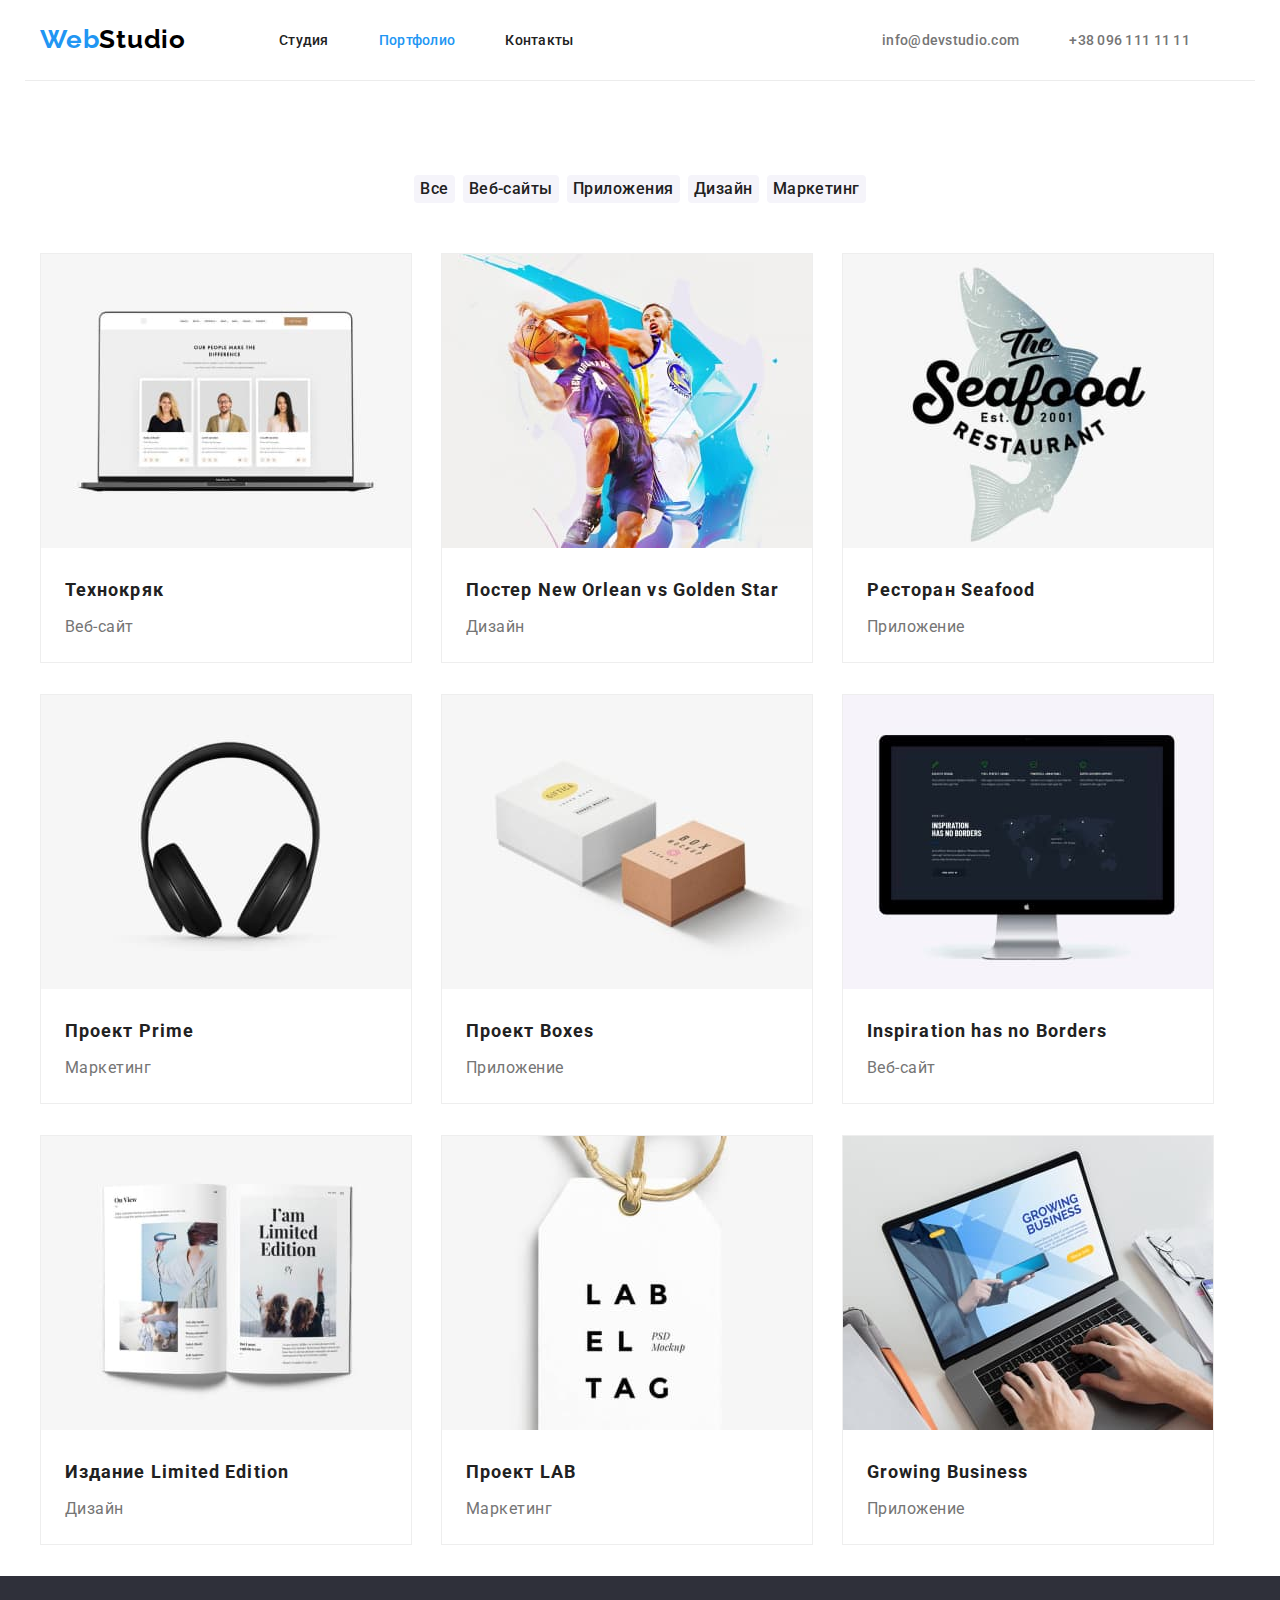
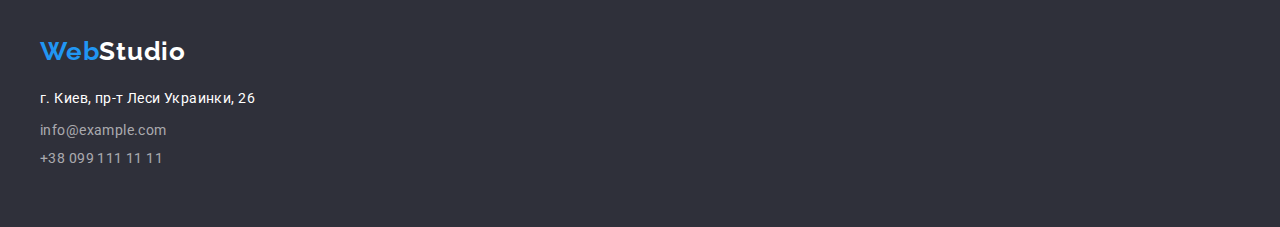
==== portfolio.html @ aead5486 "ht3" ====
<!DOCTYPE html>
<html lang="ru">

<head>
    <meta charset="UTF-8">
    <meta http-equiv="X-UA-Compatible" content="IE=edge">
    <meta name="viewport" content="width=device-width, initial-scale=1.0">
    <title>webstudio</title>
    <link
        href="https://fonts.googleapis.com/css2?family=Raleway:wght@700&family=Roboto:wght@400;500;700;900&display=swap"
        rel="stylesheet">
    <link rel="stylesheet" href="./css/styles.css">
</head>

<body>
    <!-- Шапка-->
    <header class="page-header">
        <div class="container">
            <nav class="header-nav">
                <a href="/" lang="en" class="logo link"><span class="logo-part link">Web</span>Studio</a>
    
                <ul class="site-nav">
                    <li class="header-item"><a href="./index.html" class="link">Студия</a></li>
                    <li class="header-item"><a href="./portfolio.html" class="link current">Портфолио</a></li>
                    <li class="header-item"><a href="" class="link">Контакты</a></li>
                </ul>
            </nav>
    
            <ul class="header-contacts">
                <li><a href="mailto:info@devstudio.com" class="contact-list-header link">info@devstudio.com</a></li>
                <li><a href="tel:+380961111111" class="contact-list-header link">+38 096 111 11 11</a></li>
            </ul>
        </div>
    </header>
<main> 
    <section>
        <div class="container">
        <h1 class="visually-hidden">Наши проекты</h1>
        <ul class="hero-list">
            <li class="hero-item"><button type="button" class="hero-button current">Все</button></li>
            <li class="hero-item"><button type="button" class="hero-button">Веб-сайты</button></li>
            <li class="hero-item"><button type="button" class="hero-button">Приложения</button></li>
            <li class="hero-item"><button type="button" class="hero-button">Дизайн</button></li>
            <li class="hero-item"><button type="button" class="hero-button">Маркетинг</button></li>
        </ul>
        <ul class="exemples-list">
            <li class="exemples-item">
                <img src="./images/projectsimg/technokriack.jpg" alt="открытый ноутбук">
                    <h3 class="exemple-caption">Технокряк</h3>
                    <p class="exemple-type">Веб-сайт</p>
            </li>
            <li class="exemples-item">
                <img src="./images/projectsimg/basketposter.jpg" alt="два баскетболиста борются за мяч">
                <h3 class="exemple-caption">Постер <span lang="en">New Orlean vs Golden Star</span></h3>
                <p class="exemple-type">Дизайн</p>
            </li>
            <li class="exemples-item">
                <img src="./images/projectsimg/restaurantseafood.jpg" alt="логотип ресторана с нарисованой рыбой на фоне">
                <h3 class="exemple-caption">Ресторан <span lang="en">Seafood</span></h3>
                <P class="exemple-type">Приложение</P>
            </li>
            <li class="exemples-item">
                <img src="./images/projectsimg/primeearpods.jpg" alt="черные наушники большие">
                <h3 class="exemple-caption">Проект <span lang="en">Prime</span></h3>
                <p class="exemple-type">Маркетинг</p>
            </li>
            <li class="exemples-item">
                <img src="./images/projectsimg/boxes.jpg" alt="две коробки белая и бежевая">
                <h3 class="exemple-caption">Проект <span lang="en">Boxes</span></h3>
                <p class="exemple-type">Приложение</p>
            </li>
            <li class="exemples-item">
                <img src="./images/projectsimg/inspirationmac.jpg" alt="imac компьютер на белом фоне">
                <h3 lang="en" class="exemple-caption">Inspiration has no Borders</h3>
                <p class="exemple-type">Веб-сайт</p>
            </li>
            <li class="exemples-item">
                <img src="./images/projectsimg/limitededition.jpg" alt="открытая книга с фотографиями девушек и текстом">
                <h3 class="exemple-caption">Издание <span lang="en">Limited Edition</span></h3>
                <p class="exemple-type">Дизайн</p>
            </li>
            <li class="exemples-item">
                <img src="./images/projectsimg/labproject.jpg" alt="бирка подвешена на бежевой веревке">
                <h3 class="exemple-caption">Проект <span lang="en">LAB</span></h3>
                <p class="exemple-type">Маркетинг</p>
            </li>
            <li class="exemples-item">
                <img src="./images/projectsimg/businesgrow.jpg" alt="открытый ноутбук с руками на клавиатуре">
                <h3 lang="en" class="exemple-caption">Growing Business</h3>
                <p class="exemple-type">Приложение</p>
            </li>
        </ul>
        </div>
    </section>
</main>
<footer class="page-footer">
    <div class="container">
        <div class="footer-logo-main">
            <a href="/" lang="en" class="logo link"><span class="logo-part link">
                    Web</span><span class="footer-logo">Studio</span></a>
        </div>
        <address>
            <ul class="footer-list">
                <li class="footer-list-item">
                    <a href="https://goo.gl/maps/MhNTVuYmyWMfQof16" target="_blank" rel="nooper nofollow norereferrer"
                        class="address link">г. Киев, пр-т Леси Украинки, 26</a>
                </li>
                <li class="footer-list-item">
                    <a href="mailto:info@example.com" class="contact-list link">info@example.com</a>
                </li>
                <li class="footer-list-item">
                    <a href="tel:+380991111111" class="contact-list link">+38 099 111 11 11</a>
                </li>
            </ul>
        </address>
    </div>
</footer>
</body>

</html>
---- css/styles.css ----
/* цвет основного текста #757575; */
/* вторичный цвет текста #212121; */
/* не основной цвет фона (сверху и футер) темно-серый #2F303A; */
/* основной цвет фона (мэин) белый #E5E5E5; */

:root {
    --primary-text-color: #757575;
    --tittle-text-color: #212121;
    --accent-color: #2196F3;
    --primary-bg-color: #ffffff;
}

html {
    box-sizing: border-box;
}


body {
    background-color: var(--primary-bg-color);
    color: var(--primary-text-color);
    font-family: Roboto, sans-serif;
    margin: 0;
}


p,
h1,
h2,
h3,
h4,
h5,
h6 {
    font-family: Roboto;
    margin: 0;
}

ul {
    list-style: none;
    padding: 0;
}

.link {
    text-decoration: none;
 }

.list {
    list-style: none;    
}

.container {
    width: 1200px;
    padding-left: 15px;
    padding-right: 15px;
    margin: auto;
    /* outline: 1px solid red; */
}

/* header */

/* ----------logo---------- */

.logo {
    font-family: "Raleway", sans-serif;
    font-style: normal;
    font-weight: 700;
    color: #000000;
    font-size: 26px;
    line-height: 1.19;
    letter-spacing: 0.03em;
    
    margin-top: 24px;
    margin-right: 93px;
    margin-bottom: 25px;
}
.logo-part {
    color: var(--accent-color);
    letter-spacing: 0.03em;
}
.footer-logo {
    color: #ffffff;
    background-color: #2f303a;
    letter-spacing: 0.03em;
}

/* ------site nav------ */
.site-nav .link {
    font-style: normal;
    font-weight: 500;
    font-size: 14px;
    line-height: 1.14;
    color: var(--tittle-text-color);
    letter-spacing: 0.02em;
}

.site-nav .link:hover,
.site-nav .link:focus {
    color: var(--accent-color);
}

.site-nav .link.current {
    color: var(--accent-color);
}

.header-item:not(:last-child) {
    margin-right: 50px;
}

.page-header .container {
    display: flex;
    align-items: center;
    border-bottom: 1px solid #ECECEC;
}

.header-nav {
    display: flex;


}

.site-nav {
display: flex;
align-items: center;
}

.header-contacts{
    display: flex;
    margin: 0;
    margin-left: auto;
    justify-content: end;
}

.contact-list-header {
    font-weight: 500;
    font-size: 14px;
    line-height: 1.14px;
    letter-spacing: 0.02em;
    color: var(--primary-text-color);
    
    margin-right: 50px;
}

.contact-list-header:hover,
.contact-list-header:focus {
    color: var(--accent-color);
}

.contact-list {
    font-style: normal;
    font-weight: 400;
    font-size: 14px;
    line-height: 1.71px;
    letter-spacing: 0.03em;
    color: rgba(255, 255, 255, 0.6);;
}

.contact-list:hover,
.contact-list:focus {
    color: var(--accent-color);
}

/* ------герой------ */

.hero {
    background-color: #2F303A;
    
    padding-top: 200px;
    padding-bottom: 200px;
}

.hero-title {
    /* outline: 1px solid red; */

    font-weight: 900;
    font-size: 44px;
    line-height: 1.36;
    text-align: center;
    letter-spacing: 0.06em;
    text-transform: uppercase;
    color: #ffffff;
    
    width: 696px;
    height: 120px;
    align-items: center;
    margin: auto;

}


.button-title {
    font-family: inherit;
    font-style: normal;
    font-weight: 700;
    font-size: 16px;
    line-height: 1.88;
    display: flex;
    align-items: center;
    text-align: center;
    letter-spacing: 0.06em;
    cursor: pointer;
    color: #ffffff;
    background-color: #2196f3;
    
    min-width: 200px;
    height:50px;
    padding: 10px 32px;
    margin: 30px auto;
    border-radius: 4px;
    border: transparent;

}


.button-title:hover,
.button-title:focus {
    opacity: 0.5;   
}

/* ------преимущества------ */

.feature-title {
    display: flex;
    margin-top: 0;
    margin-bottom: 0;
}

.feature-item-list {
    margin-top: 94px;
    width: 270px;
    height: 101px;

}

.feature-item-list:not(:last-child) {
    margin-right: 30px;
    /* flex-basis: calc(100%/4); */
}

.visually-hidden {
    position: absolute;
    white-space: nowrap;
    width: 1px;
    height: 1px;
    overflow: hidden;
    border: 0;
    padding: 0;
    clip: rect(0 0 0 0);
    clip-path: inset(50%);
    margin: -1px;

}   

.feature-item {
    font-style: normal;
    font-weight: 700;
    font-size: 14px;
    line-height: 1.14;
    letter-spacing: 0.03em;
    text-transform: uppercase;
    color: var(--tittle-text-color);
    margin-bottom: 10px;
}
.feature-list {
    font-weight: 400;
    font-size: 14px;
    line-height: 1.71;
    letter-spacing: 0.03em;
}

/* ------о нас------ */
.section-title {
    padding-top: 94px;
}

.section-items {
    display: flex;
    justify-content: space-between;
    margin: 0;
    padding-bottom: 94px;
}

.section-title,
.team-title {
    font-style: normal;
    font-weight: 700;
    font-size: 36px;
    line-height: 1.17;
    text-align: center;
    letter-spacing: 0.03em;
    color: var(--tittle-text-color);
    margin-bottom: 50px;
    padding-top: 94px;
}

.section-img:not(:last-child) {
    margin-right: 30px;
    /* flex-basis: calc(100%/3) */
}


/* ------сотрудники------ */
.employees-items {
    display: flex;
    justify-content: space-between;
    margin: 0;
}

.employees {
    background-color: #F5F4FA;
}

.employee-list {
    background-color: var(--primary-bg-color);
    margin-bottom: 94px;
    /* flex-basis: calc(100%/4) */
}
.employee-list:not(:last-child) {
    margin-right: 30px;
}

.caption {
    font-weight: 500;
    font-size: 16px;
    line-height: 1.19;
    letter-spacing: 0.03em;
    color: var(--tittle-text-color);
    margin-top: 30px;
    margin-bottom: 10px;
}

.job-title {
    font-size: 16px;
    line-height: 1.19;
    letter-spacing: 0.03em;
}

.caption-job {
    text-align: center;
    padding-top: 30px;
    padding-bottom: 30px;
}


/* ------footer------ */
.page-footer {
    background-color: #2f303a;
}

.footer-list {
    display: block;
    padding-bottom: 60px;
    margin: 0;
}

.footer-list-item:not(:last-child) {
    margin-bottom: 9px;
}

.footer-logo-main {
    padding-top: 60px;
    padding-bottom: 20px;
}

.address {
    font-style: normal;
    font-weight: 400;
    font-size: 14px;
    line-height: 1.71;
    letter-spacing: 0.03em;
    color: #ffffff;
}


/* =======PORTFOLIO======== */

.hero-button {
    font-family: inherit;
    font-weight: 500;
    font-size: 16px;
    line-height: 1.62;
    cursor: pointer;
    letter-spacing: 0.03em;
    color: var(--tittle-text-color);
    background: #f5f4fa;
}  

.hero-button:hover,
.hero-button:focus,
.hero-button .current {
    color: #ffffff;
    background-color: #2196f3;
}

.exemple-caption {
    font-size: 18px;
    line-height: 2;
    color: var(--tittle-text-color);
    letter-spacing: 0.06em;
    
    margin-top: 20px;
    margin-left: 24px;
}

.exemple-type {
    font-size: 16px;
    line-height: 1.88;
    letter-spacing: 0.03em;
    color: var(--primary-text-color);
    
    padding-bottom: 20px;
    margin-top: 4px;
    margin-left: 24px;
}

.hero-list {
    display: flex;
    justify-content: center;
    padding-top: 94px;
    padding-bottom: 50px;
    margin: auto;
}
.hero-button {
    border-radius: 4px;
    border: transparent;
}

.hero-item:not(:last-child)  {
    margin-right: 8px;
}

.exemples-list {
    margin: 0;
    padding: 0;
    list-style: none;
    
    display: flex;
    flex-wrap: wrap;

}

.exemples-item {
    margin-right: 29px;
    margin-bottom: 31px;
    width: calc((100%- 60px)/3);
    border: 1px solid #EEEEEE;
}

.exemples-list > .exemples-item:nth-child(3n) {
    margin-right: 0;
}
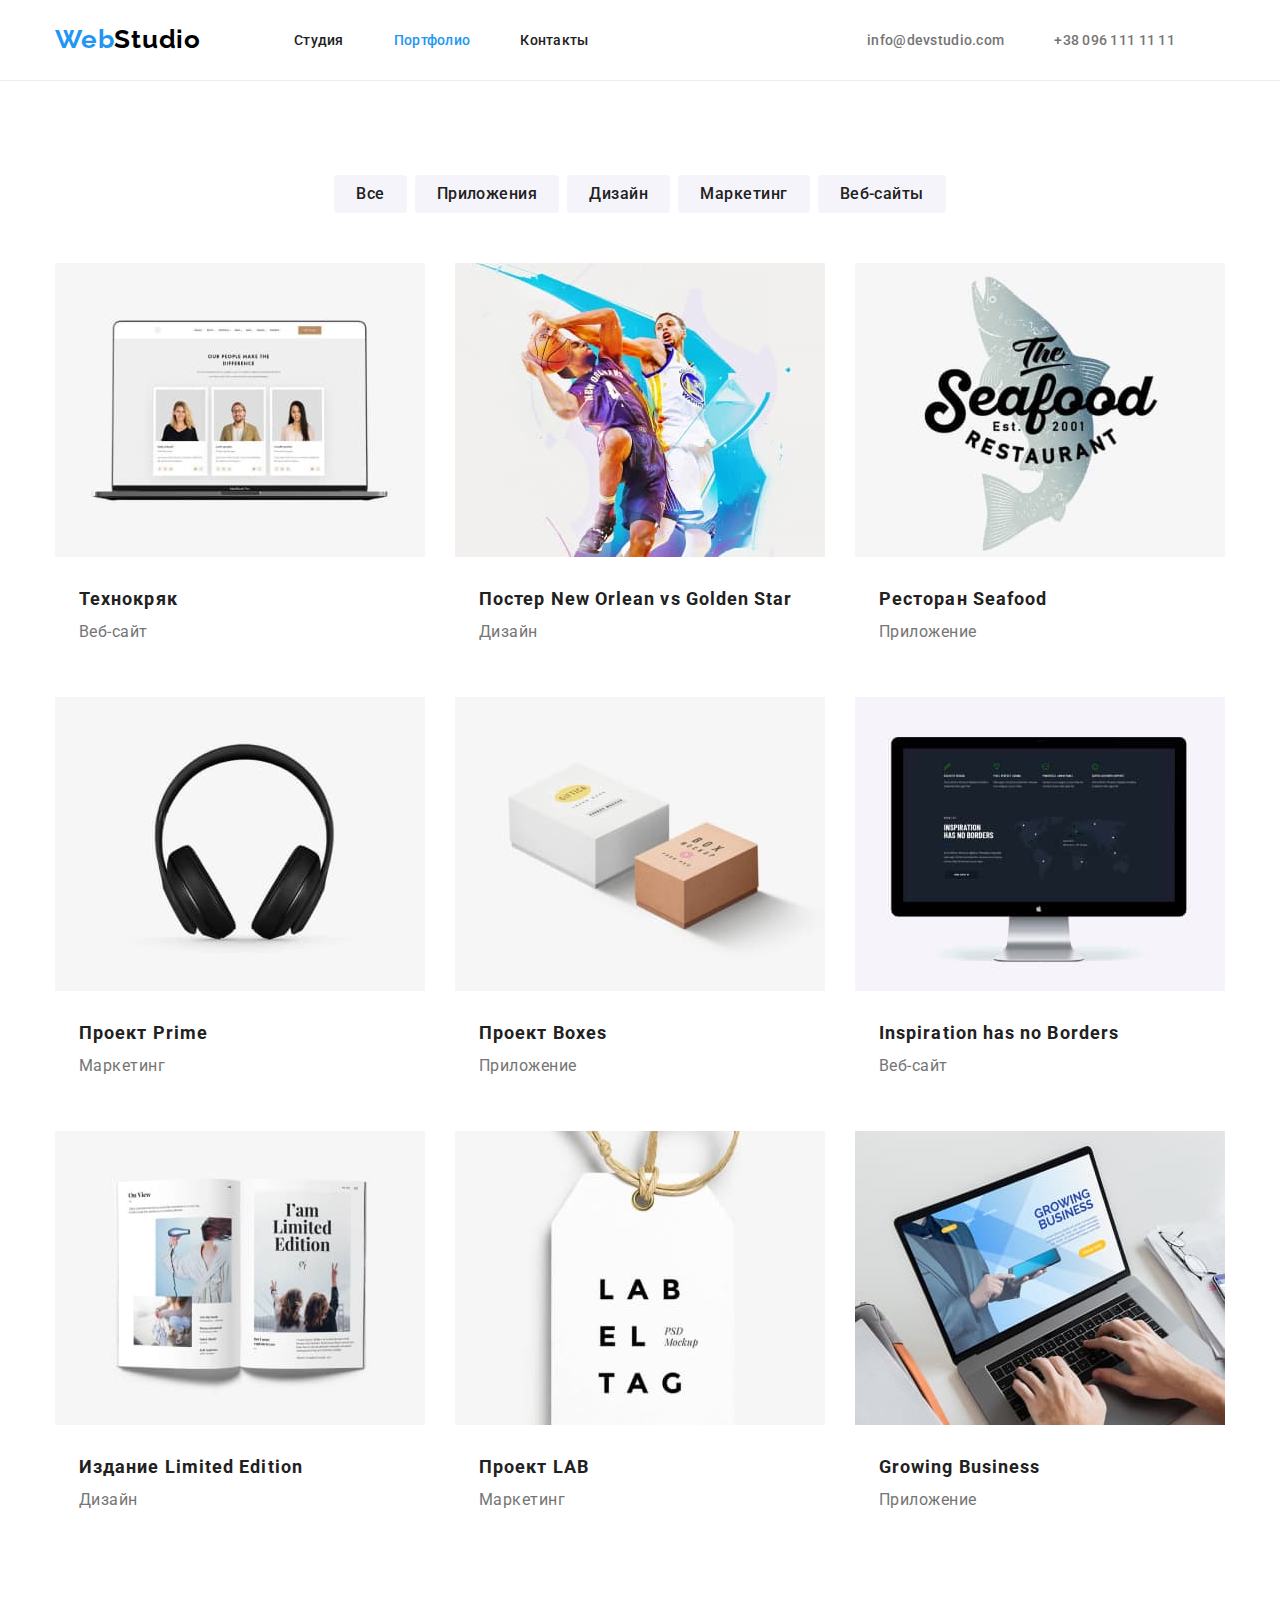
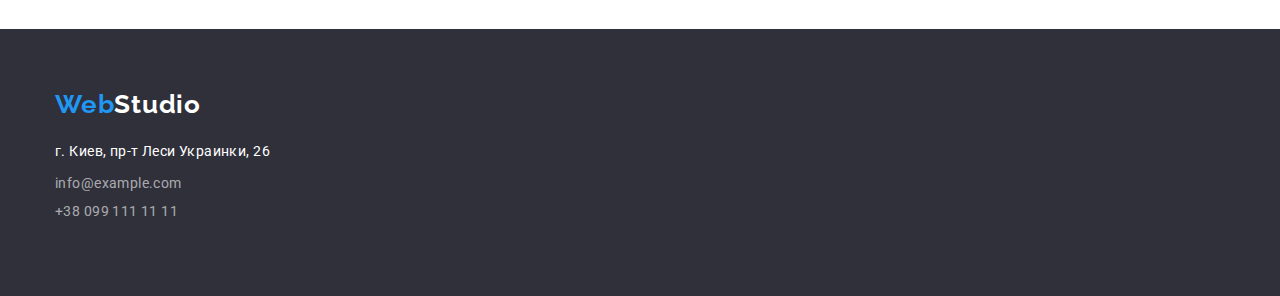
==== commit f0654187: "9/06 (4am)" ====
--- a/portfolio.html
+++ b/portfolio.html
@@ -5,10 +5,13 @@
     <meta charset="UTF-8">
     <meta http-equiv="X-UA-Compatible" content="IE=edge">
     <meta name="viewport" content="width=device-width, initial-scale=1.0">
-    <title>webstudio</title>
     <link
         href="https://fonts.googleapis.com/css2?family=Raleway:wght@700&family=Roboto:wght@400;500;700;900&display=swap"
         rel="stylesheet">
+    <title>webstudio</title>
+    <link rel="stylesheet" href="https://cdnjs.cloudflare.com/ajax/libs/modern-normalize/1.1.0/modern-normalize.min.css"
+        integrity="sha512-wpPYUAdjBVSE4KJnH1VR1HeZfpl1ub8YT/NKx4PuQ5NmX2tKuGu6U/JRp5y+Y8XG2tV+wKQpNHVUX03MfMFn9Q=="
+        crossorigin="anonymous" referrerpolicy="no-referrer" />
     <link rel="stylesheet" href="./css/styles.css">
 </head>
 
@@ -35,60 +38,78 @@
 <main> 
     <section>
         <div class="container">
-        <h1 class="visually-hidden">Наши проекты</h1>
-        <ul class="hero-list">
-            <li class="hero-item"><button type="button" class="hero-button current">Все</button></li>
-            <li class="hero-item"><button type="button" class="hero-button">Веб-сайты</button></li>
-            <li class="hero-item"><button type="button" class="hero-button">Приложения</button></li>
-            <li class="hero-item"><button type="button" class="hero-button">Дизайн</button></li>
-            <li class="hero-item"><button type="button" class="hero-button">Маркетинг</button></li>
-        </ul>
-        <ul class="exemples-list">
-            <li class="exemples-item">
-                <img src="./images/projectsimg/technokriack.jpg" alt="открытый ноутбук">
-                    <h3 class="exemple-caption">Технокряк</h3>
-                    <p class="exemple-type">Веб-сайт</p>
-            </li>
-            <li class="exemples-item">
-                <img src="./images/projectsimg/basketposter.jpg" alt="два баскетболиста борются за мяч">
-                <h3 class="exemple-caption">Постер <span lang="en">New Orlean vs Golden Star</span></h3>
-                <p class="exemple-type">Дизайн</p>
-            </li>
-            <li class="exemples-item">
-                <img src="./images/projectsimg/restaurantseafood.jpg" alt="логотип ресторана с нарисованой рыбой на фоне">
-                <h3 class="exemple-caption">Ресторан <span lang="en">Seafood</span></h3>
-                <P class="exemple-type">Приложение</P>
-            </li>
-            <li class="exemples-item">
-                <img src="./images/projectsimg/primeearpods.jpg" alt="черные наушники большие">
-                <h3 class="exemple-caption">Проект <span lang="en">Prime</span></h3>
-                <p class="exemple-type">Маркетинг</p>
-            </li>
-            <li class="exemples-item">
-                <img src="./images/projectsimg/boxes.jpg" alt="две коробки белая и бежевая">
-                <h3 class="exemple-caption">Проект <span lang="en">Boxes</span></h3>
-                <p class="exemple-type">Приложение</p>
-            </li>
-            <li class="exemples-item">
-                <img src="./images/projectsimg/inspirationmac.jpg" alt="imac компьютер на белом фоне">
-                <h3 lang="en" class="exemple-caption">Inspiration has no Borders</h3>
-                <p class="exemple-type">Веб-сайт</p>
-            </li>
-            <li class="exemples-item">
-                <img src="./images/projectsimg/limitededition.jpg" alt="открытая книга с фотографиями девушек и текстом">
-                <h3 class="exemple-caption">Издание <span lang="en">Limited Edition</span></h3>
-                <p class="exemple-type">Дизайн</p>
-            </li>
-            <li class="exemples-item">
-                <img src="./images/projectsimg/labproject.jpg" alt="бирка подвешена на бежевой веревке">
-                <h3 class="exemple-caption">Проект <span lang="en">LAB</span></h3>
-                <p class="exemple-type">Маркетинг</p>
-            </li>
-            <li class="exemples-item">
-                <img src="./images/projectsimg/businesgrow.jpg" alt="открытый ноутбук с руками на клавиатуре">
-                <h3 lang="en" class="exemple-caption">Growing Business</h3>
-                <p class="exemple-type">Приложение</p>
-            </li>
+            <h1 class="visually-hidden">Наши проекты</h1>
+            <ul class="hero-list">
+                <li class="hero-item"><button type="button" class="hero-button current">Все</button></li>
+                <li class="hero-item"><button type="button" class="hero-button">Приложения</button></li>
+                <li class="hero-item"><button type="button" class="hero-button">Дизайн</button></li>
+                <li class="hero-item"><button type="button" class="hero-button">Маркетинг</button></li>
+                <li class="hero-item"><button type="button" class="hero-button">Веб-сайты</button></li>
+            </ul>
+            <ul class="exemples-list">
+                <li class="exemples-item">
+                    <img src="./images/projectsimg/technokriack.jpg" alt="открытый ноутбук">
+                    <div class="sample-caption">
+                        <h3 class="exemple-caption">Технокряк</h3>
+                        <p class="exemple-type">Веб-сайт</p>
+                    </div>
+                </li>
+                <li class="exemples-item">
+                    <img src="./images/projectsimg/basketposter.jpg" alt="два баскетболиста борются за мяч">
+                    <div class="sample-caption">
+                        <h3 class="exemple-caption">Постер <span lang="en">New Orlean vs Golden Star</span></h3>
+                        <p class="exemple-type">Дизайн</p>
+                    </div>
+                </li>
+                <li class="exemples-item">
+                    <img src="./images/projectsimg/restaurantseafood.jpg" alt="логотип ресторана с нарисованой рыбой на фоне">
+                    <div class="sample-caption">
+                        <h3 class="exemple-caption">Ресторан <span lang="en">Seafood</span></h3>
+                        <P class="exemple-type">Приложение</P>
+                    </div>
+                </li>
+                <li class="exemples-item">
+                    <img src="./images/projectsimg/primeearpods.jpg" alt="черные наушники большие">
+                    <div class="sample-caption">
+                        <h3 class="exemple-caption">Проект <span lang="en">Prime</span></h3>
+                        <p class="exemple-type">Маркетинг</p>
+                    </div>
+                </li>
+                <li class="exemples-item">
+                    <img src="./images/projectsimg/boxes.jpg" alt="две коробки белая и бежевая">
+                    <div class="sample-caption">
+                        <h3 class="exemple-caption">Проект <span lang="en">Boxes</span></h3>
+                        <p class="exemple-type">Приложение</p>
+                    </div>
+                </li>
+                <li class="exemples-item">
+                    <img src="./images/projectsimg/inspirationmac.jpg" alt="imac компьютер на белом фоне">
+                    <div class="sample-caption">    
+                        <h3 lang="en" class="exemple-caption">Inspiration has no Borders</h3>
+                        <p class="exemple-type">Веб-сайт</p>
+                    </div>
+                </li>
+                <li class="exemples-item">
+                    <img src="./images/projectsimg/limitededition.jpg" alt="открытая книга с фотографиями девушек и текстом">
+                    <div class="sample-caption">
+                        <h3 class="exemple-caption">Издание <span lang="en">Limited Edition</span></h3>
+                        <p class="exemple-type">Дизайн</p>
+                    </div>
+                </li>
+                <li class="exemples-item">
+                    <img src="./images/projectsimg/labproject.jpg" alt="бирка подвешена на бежевой веревке">
+                    <div class="sample-caption">    
+                        <h3 class="exemple-caption">Проект <span lang="en">LAB</span></h3>
+                        <p class="exemple-type">Маркетинг</p>
+                    </div>
+                </li>
+                <li class="exemples-item">
+                    <img src="./images/projectsimg/businesgrow.jpg" alt="открытый ноутбук с руками на клавиатуре">
+                    <div class="sample-caption">
+                        <h3 lang="en" class="exemple-caption">Growing Business</h3>
+                        <p class="exemple-type">Приложение</p>
+                    </div>
+                </li>
         </ul>
         </div>
     </section>
--- a/css/styles.css
+++ b/css/styles.css
@@ -49,7 +49,7 @@
 }
 
 .container {
-    width: 1200px;
+    width: 1170px;
     padding-left: 15px;
     padding-right: 15px;
     margin: auto;
@@ -68,10 +68,10 @@
     font-size: 26px;
     line-height: 1.19;
     letter-spacing: 0.03em;
-    
-    margin-top: 24px;
+
     margin-right: 93px;
-    margin-bottom: 25px;
+
+
 }
 .logo-part {
     color: var(--accent-color);
@@ -102,6 +102,15 @@
     color: var(--accent-color);
 }
 
+.site-nav {
+    display: flex;
+    align-items: center;
+}
+
+.site-nav {
+    margin: 0;
+}
+
 .header-item:not(:last-child) {
     margin-right: 50px;
 }
@@ -109,6 +118,12 @@
 .page-header .container {
     display: flex;
     align-items: center;
+
+}
+
+.page-header {
+    padding-top: 24px;
+    padding-bottom: 25px;
     border-bottom: 1px solid #ECECEC;
 }
 
@@ -118,10 +133,6 @@
 
 }
 
-.site-nav {
-display: flex;
-align-items: center;
-}
 
 .header-contacts{
     display: flex;
@@ -183,6 +194,7 @@
     height: 120px;
     align-items: center;
     margin: auto;
+    margin-bottom: 30px;
 
 }
 
@@ -204,7 +216,7 @@
     min-width: 200px;
     height:50px;
     padding: 10px 32px;
-    margin: 30px auto;
+    margin: auto;
     border-radius: 4px;
     border: transparent;
 
@@ -218,14 +230,18 @@
 
 /* ------преимущества------ */
 
+.features {
+    padding-top: 94px;
+}
+
 .feature-title {
     display: flex;
     margin-top: 0;
     margin-bottom: 0;
+
 }
 
 .feature-item-list {
-    margin-top: 94px;
     width: 270px;
     height: 101px;
 
@@ -233,7 +249,7 @@
 
 .feature-item-list:not(:last-child) {
     margin-right: 30px;
-    /* flex-basis: calc(100%/4); */
+
 }
 
 .visually-hidden {
@@ -268,15 +284,19 @@
 }
 
 /* ------о нас------ */
+
+.about {
+        padding-top: 94px;
+}
+
 .section-title {
-    padding-top: 94px;
+    /* padding-top: 94px; */
 }
 
 .section-items {
     display: flex;
     justify-content: space-between;
     margin: 0;
-    padding-bottom: 94px;
 }
 
 .section-title,
@@ -289,7 +309,6 @@
     letter-spacing: 0.03em;
     color: var(--tittle-text-color);
     margin-bottom: 50px;
-    padding-top: 94px;
 }
 
 .section-img:not(:last-child) {
@@ -299,20 +318,22 @@
 
 
 /* ------сотрудники------ */
-.employees-items {
-    display: flex;
-    justify-content: space-between;
-    margin: 0;
-}
 
 .employees {
     background-color: #F5F4FA;
+    padding-top: 94px;
+    padding-bottom: 94px;
+}
+
+.employees-items {
+    display: flex;
+    justify-content: space-between;
+    margin: 0;
 }
 
 .employee-list {
     background-color: var(--primary-bg-color);
-    margin-bottom: 94px;
-    /* flex-basis: calc(100%/4) */
+
 }
 .employee-list:not(:last-child) {
     margin-right: 30px;
@@ -324,7 +345,6 @@
     line-height: 1.19;
     letter-spacing: 0.03em;
     color: var(--tittle-text-color);
-    margin-top: 30px;
     margin-bottom: 10px;
 }
 
@@ -344,22 +364,23 @@
 /* ------footer------ */
 .page-footer {
     background-color: #2f303a;
+    padding-top: 60px;
+    padding-bottom: 60px;
 }
 
 .footer-list {
     display: block;
-    padding-bottom: 60px;
-    margin: 0;
+    margin-top: 20px;
 }
 
 .footer-list-item:not(:last-child) {
     margin-bottom: 9px;
 }
 
-.footer-logo-main {
-    padding-top: 60px;
-    padding-bottom: 20px;
-}
+
+/* .footer-logo-main {
+    margin-bottom: 20px;
+} */
 
 .address {
     font-style: normal;
@@ -382,6 +403,8 @@
     letter-spacing: 0.03em;
     color: var(--tittle-text-color);
     background: #f5f4fa;
+
+    padding: 6px 22px;
 }  
 
 .hero-button:hover,
@@ -391,26 +414,6 @@
     background-color: #2196f3;
 }
 
-.exemple-caption {
-    font-size: 18px;
-    line-height: 2;
-    color: var(--tittle-text-color);
-    letter-spacing: 0.06em;
-    
-    margin-top: 20px;
-    margin-left: 24px;
-}
-
-.exemple-type {
-    font-size: 16px;
-    line-height: 1.88;
-    letter-spacing: 0.03em;
-    color: var(--primary-text-color);
-    
-    padding-bottom: 20px;
-    margin-top: 4px;
-    margin-left: 24px;
-}
 
 .hero-list {
     display: flex;
@@ -428,23 +431,45 @@
     margin-right: 8px;
 }
 
+.sample-caption {
+    padding-top: 20px;
+    padding-bottom: 20px;
+    padding-left: 24px;
+    padding-right: 24px;
+}
+
+.exemple-caption {
+    font-size: 18px;
+    line-height: 2;
+    color: var(--tittle-text-color);
+    letter-spacing: 0.06em;
+
+}
+
+.exemple-type {
+    font-size: 16px;
+    line-height: 1.88;
+    letter-spacing: 0.03em;
+    color: var(--primary-text-color);
+    
+}
+
 .exemples-list {
-    margin: 0;
-    padding: 0;
-    list-style: none;
-    
     display: flex;
     flex-wrap: wrap;
-
-}
+    
+    margin: -15px;
+    padding-bottom: 94px;
+    /* margin: 0;
+    padding: 0; */
+
+
+}
+
 
 .exemples-item {
-    margin-right: 29px;
-    margin-bottom: 31px;
-    width: calc((100%- 60px)/3);
-    border: 1px solid #EEEEEE;
-}
-
-.exemples-list > .exemples-item:nth-child(3n) {
-    margin-right: 0;
-}+    width: calc(100% / 3 - 30px) ;
+    margin: 15px;
+    /* border: 1px solid #EEEEEE; */
+
+}
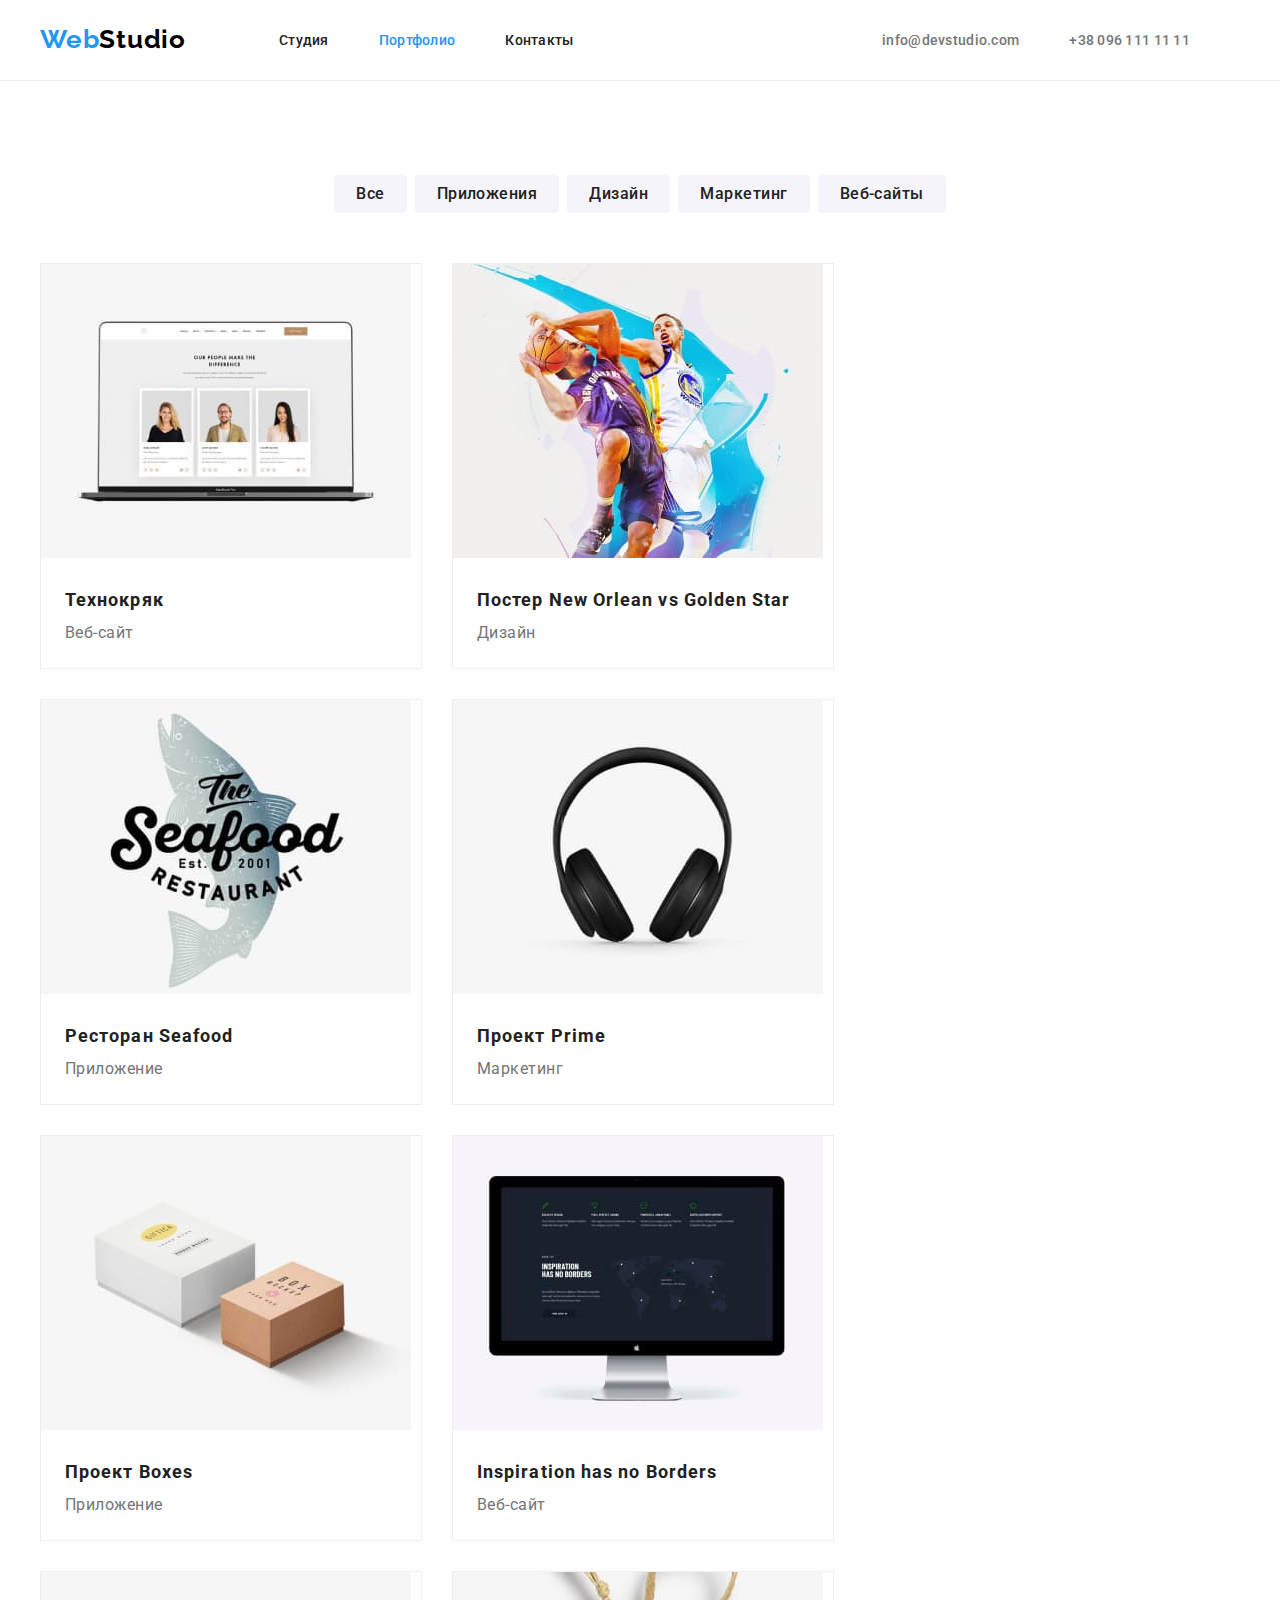
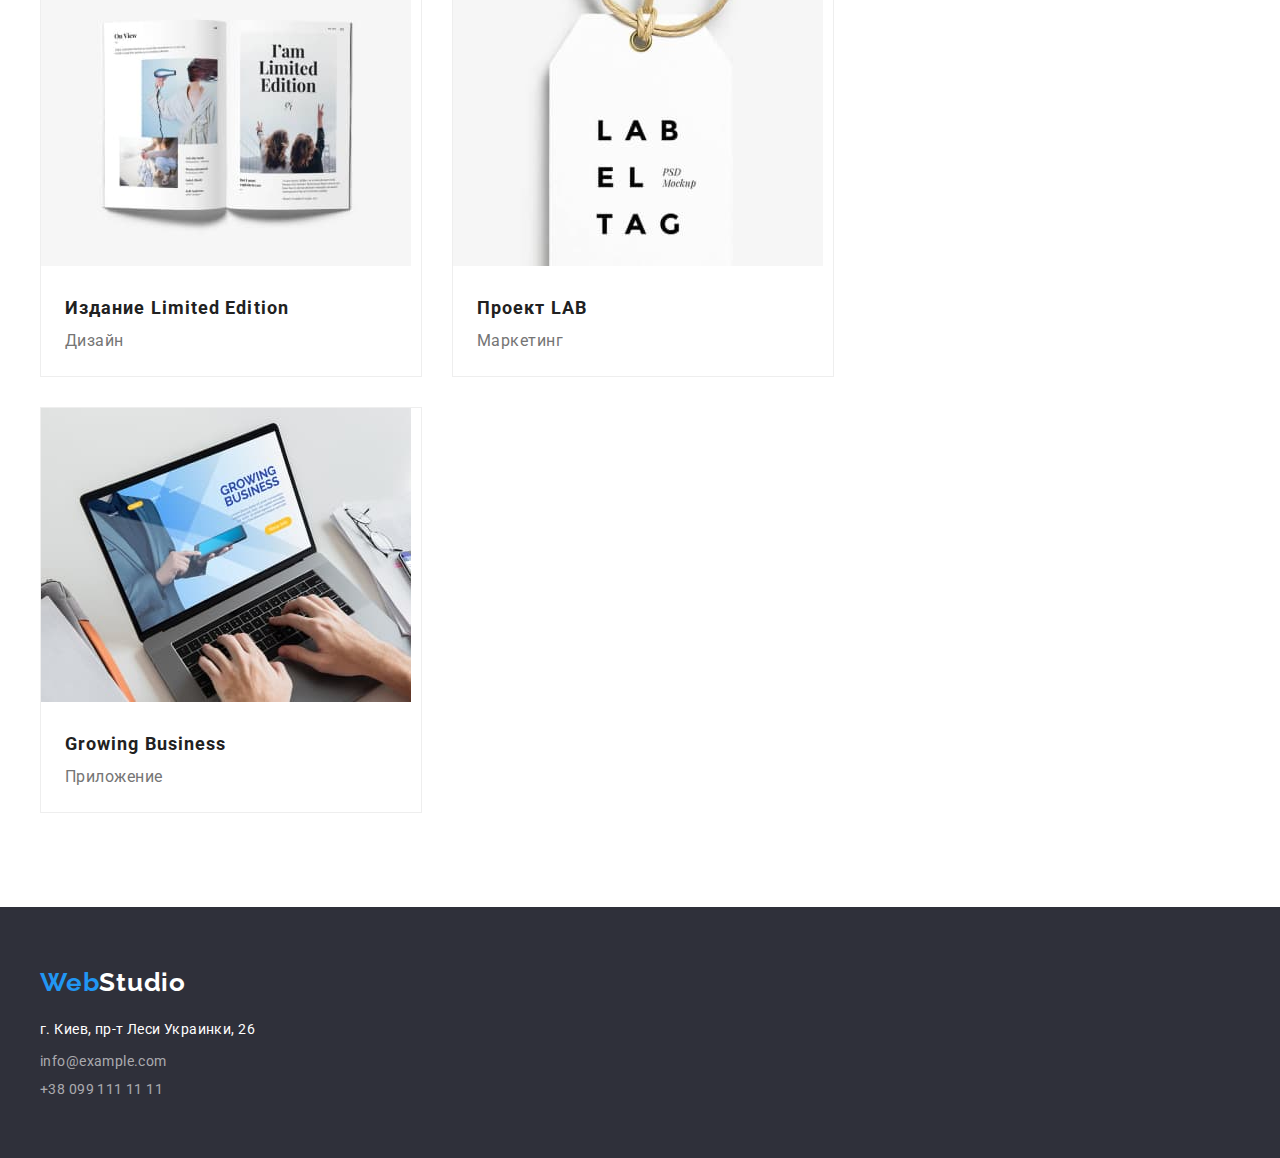
==== commit 7ead4f37: "09/06 (23:10)" ====
--- a/portfolio.html
+++ b/portfolio.html
@@ -36,7 +36,7 @@
         </div>
     </header>
 <main> 
-    <section>
+    <section class="portfolio-section">
         <div class="container">
             <h1 class="visually-hidden">Наши проекты</h1>
             <ul class="hero-list">
--- a/css/styles.css
+++ b/css/styles.css
@@ -15,14 +15,12 @@
     box-sizing: border-box;
 }
 
-
 body {
     background-color: var(--primary-bg-color);
     color: var(--primary-text-color);
     font-family: Roboto, sans-serif;
     margin: 0;
 }
-
 
 p,
 h1,
@@ -38,6 +36,11 @@
 ul {
     list-style: none;
     padding: 0;
+    margin: 0;
+}
+
+img {
+    max-width: 100%;
 }
 
 .link {
@@ -49,11 +52,10 @@
 }
 
 .container {
-    width: 1170px;
+    width: 1200px;
     padding-left: 15px;
     padding-right: 15px;
     margin: auto;
-    /* outline: 1px solid red; */
 }
 
 /* header */
@@ -70,13 +72,13 @@
     letter-spacing: 0.03em;
 
     margin-right: 93px;
-
-
-}
+}
+
 .logo-part {
     color: var(--accent-color);
     letter-spacing: 0.03em;
 }
+
 .footer-logo {
     color: #ffffff;
     background-color: #2f303a;
@@ -129,8 +131,6 @@
 
 .header-nav {
     display: flex;
-
-
 }
 
 
@@ -180,8 +180,6 @@
 }
 
 .hero-title {
-    /* outline: 1px solid red; */
-
     font-weight: 900;
     font-size: 44px;
     line-height: 1.36;
@@ -195,7 +193,6 @@
     align-items: center;
     margin: auto;
     margin-bottom: 30px;
-
 }
 
 
@@ -219,7 +216,6 @@
     margin: auto;
     border-radius: 4px;
     border: transparent;
-
 }
 
 
@@ -238,18 +234,15 @@
     display: flex;
     margin-top: 0;
     margin-bottom: 0;
-
 }
 
 .feature-item-list {
     width: 270px;
     height: 101px;
-
 }
 
 .feature-item-list:not(:last-child) {
     margin-right: 30px;
-
 }
 
 .visually-hidden {
@@ -263,7 +256,6 @@
     clip: rect(0 0 0 0);
     clip-path: inset(50%);
     margin: -1px;
-
 }   
 
 .feature-item {
@@ -276,6 +268,7 @@
     color: var(--tittle-text-color);
     margin-bottom: 10px;
 }
+
 .feature-list {
     font-weight: 400;
     font-size: 14px;
@@ -287,10 +280,7 @@
 
 .about {
         padding-top: 94px;
-}
-
-.section-title {
-    /* padding-top: 94px; */
+        padding-bottom: 94px;
 }
 
 .section-items {
@@ -316,7 +306,6 @@
     /* flex-basis: calc(100%/3) */
 }
 
-
 /* ------сотрудники------ */
 
 .employees {
@@ -333,8 +322,8 @@
 
 .employee-list {
     background-color: var(--primary-bg-color);
-
-}
+}
+
 .employee-list:not(:last-child) {
     margin-right: 30px;
 }
@@ -371,17 +360,13 @@
 .footer-list {
     display: block;
     margin-top: 20px;
+
 }
 
 .footer-list-item:not(:last-child) {
     margin-bottom: 9px;
 }
 
-
-/* .footer-logo-main {
-    margin-bottom: 20px;
-} */
-
 .address {
     font-style: normal;
     font-weight: 400;
@@ -393,6 +378,11 @@
 
 
 /* =======PORTFOLIO======== */
+
+.portfolio-section {
+    padding-top: 94px;
+    padding-bottom: 94px;
+}
 
 .hero-button {
     font-family: inherit;
@@ -404,6 +394,7 @@
     color: var(--tittle-text-color);
     background: #f5f4fa;
 
+    margin-bottom: 50px;
     padding: 6px 22px;
 }  
 
@@ -418,8 +409,6 @@
 .hero-list {
     display: flex;
     justify-content: center;
-    padding-top: 94px;
-    padding-bottom: 50px;
     margin: auto;
 }
 .hero-button {
@@ -436,6 +425,7 @@
     padding-bottom: 20px;
     padding-left: 24px;
     padding-right: 24px;
+    /* border: 1px solid #EEEEEE; */
 }
 
 .exemple-caption {
@@ -443,7 +433,6 @@
     line-height: 2;
     color: var(--tittle-text-color);
     letter-spacing: 0.06em;
-
 }
 
 .exemple-type {
@@ -451,25 +440,17 @@
     line-height: 1.88;
     letter-spacing: 0.03em;
     color: var(--primary-text-color);
-    
 }
 
 .exemples-list {
     display: flex;
     flex-wrap: wrap;
-    
     margin: -15px;
-    padding-bottom: 94px;
-    /* margin: 0;
-    padding: 0; */
-
-
 }
 
 
 .exemples-item {
-    width: calc(100% / 3 - 30px) ;
+    flex-basis: calc(100% / 3 - 30px) ;
     margin: 15px;
-    /* border: 1px solid #EEEEEE; */
-
-}
+    border: 1px solid #EEEEEE;
+}
